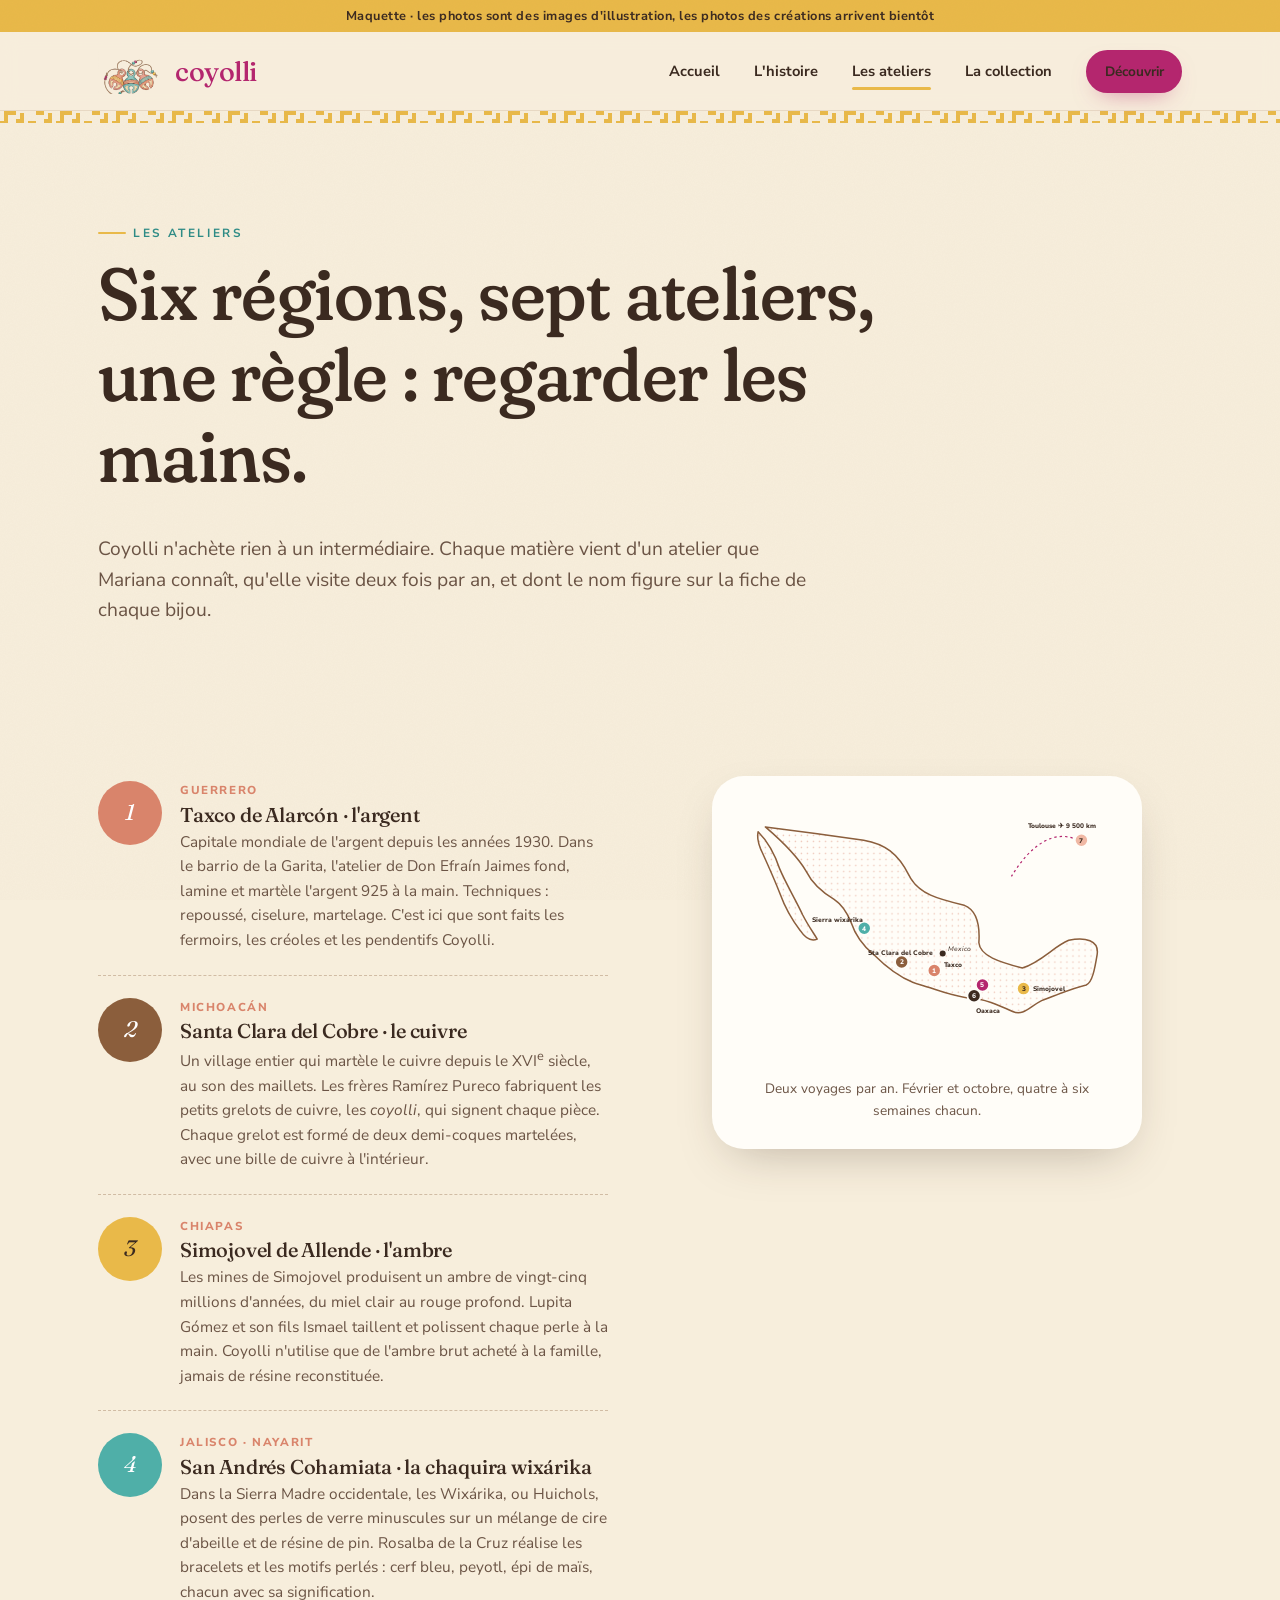
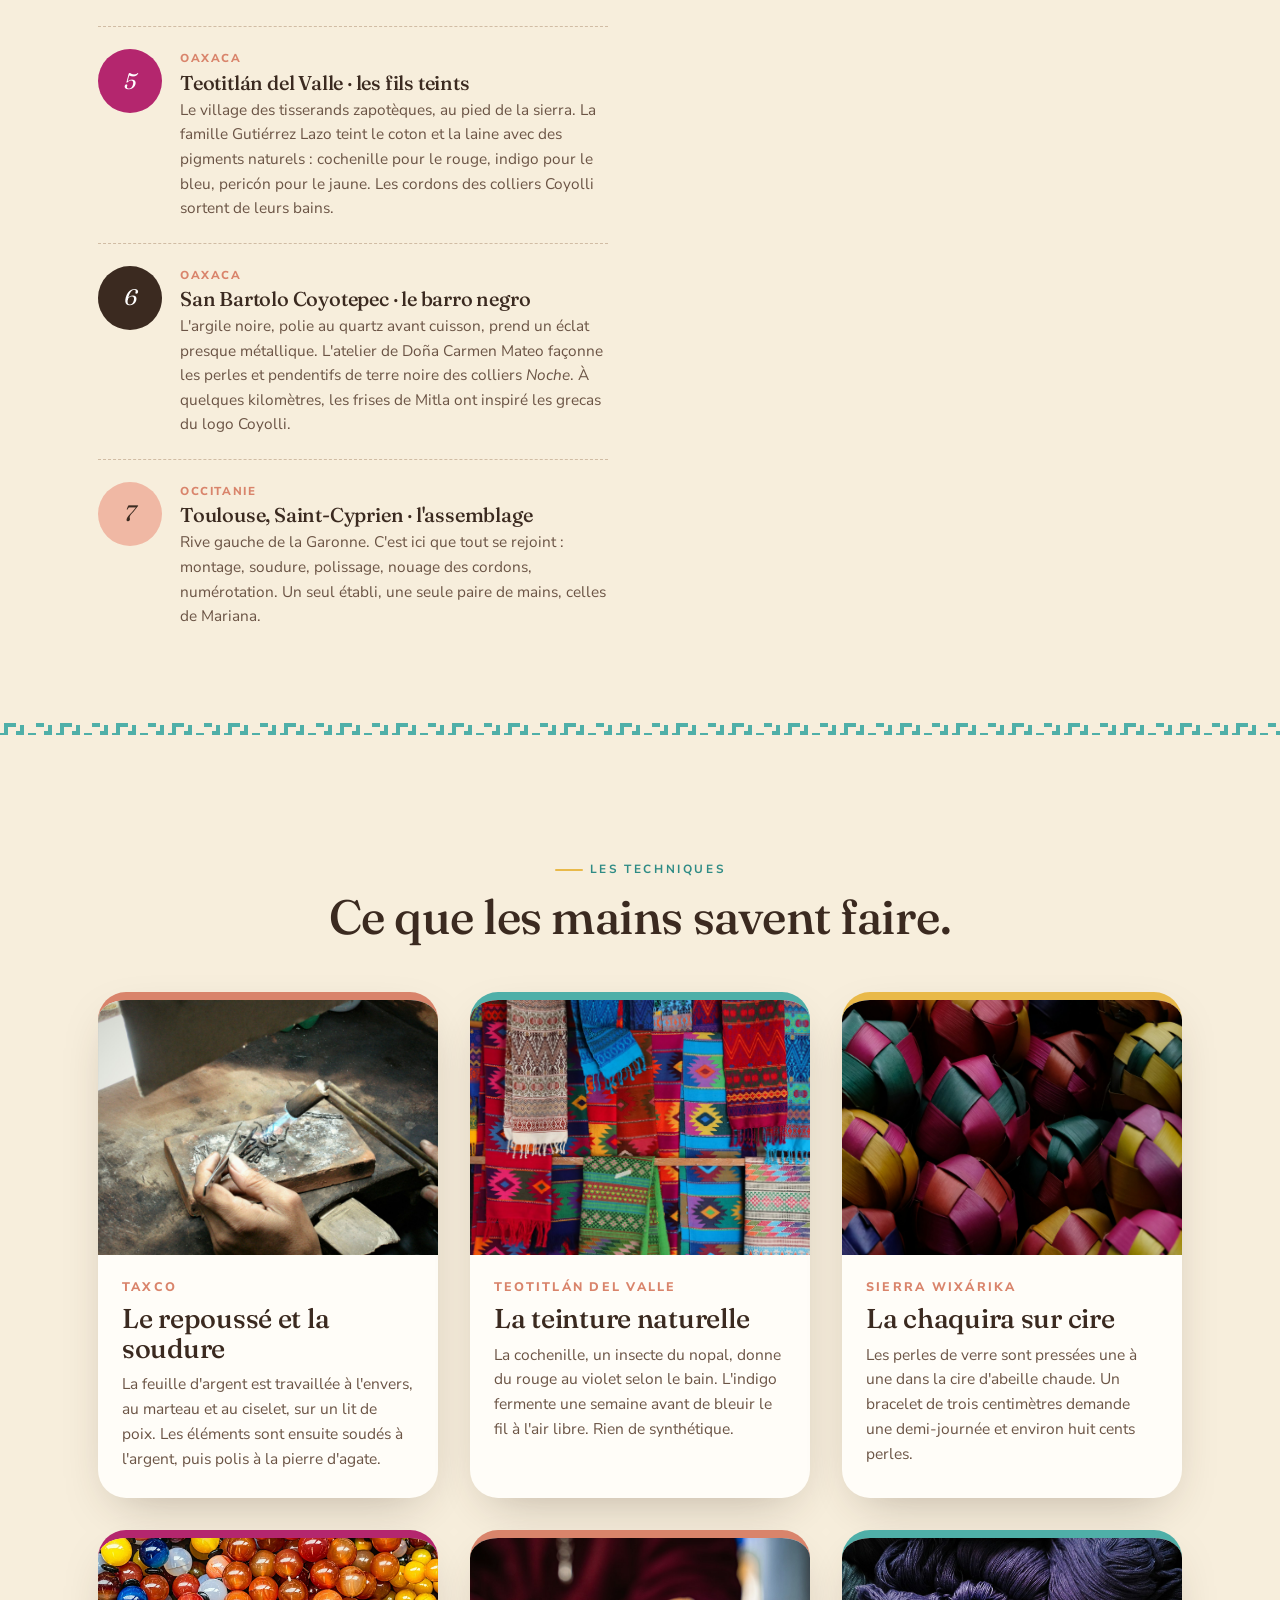
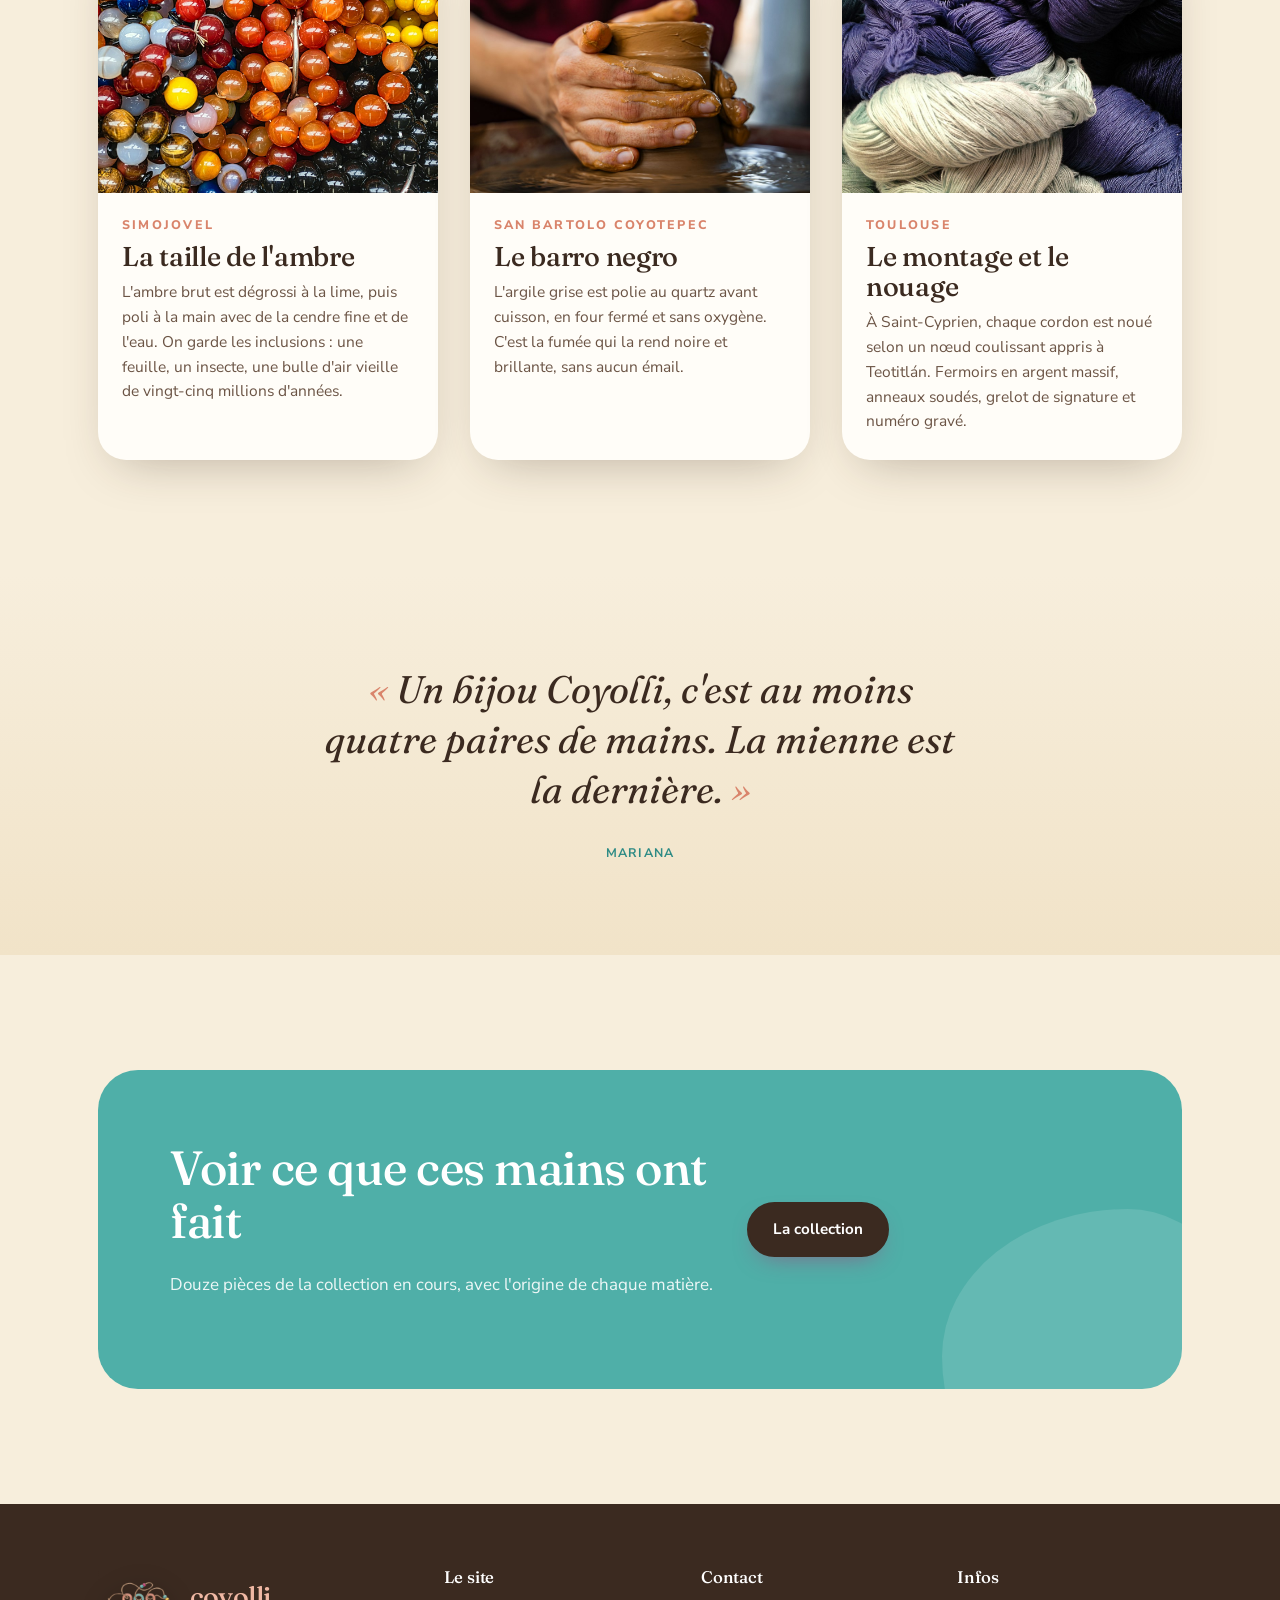
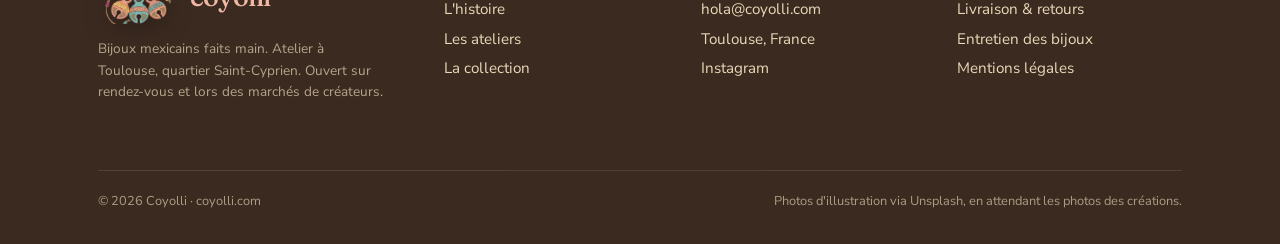
==== ateliers.html @ fd905ce4 "Maquette du site Coyolli : accueil, histoire, ateliers, collection" ====
<!DOCTYPE html>
<html lang="fr">
<head>
<meta charset="utf-8">
<meta name="viewport" content="width=device-width, initial-scale=1">
<title>Les ateliers partenaires · Coyolli</title>
<meta name="description" content="Taxco, Santa Clara del Cobre, Simojovel, la Sierra wixárika, Teotitlán del Valle : les ateliers mexicains avec lesquels Coyolli travaille, et leurs techniques.">
<link rel="icon" type="image/png" href="assets/favicon-64.png">
<link rel="preconnect" href="https://fonts.googleapis.com">
<link rel="preconnect" href="https://fonts.gstatic.com" crossorigin>
<link href="https://fonts.googleapis.com/css2?family=Fraunces:ital,opsz,wght,SOFT,WONK@0,9..144,300..700,0..100,0..1;1,9..144,300..700,0..100,0..1&family=Nunito+Sans:ital,opsz,wght@0,6..12,400;0,6..12,700;0,6..12,800;1,6..12,400&display=swap" rel="stylesheet">
<link rel="stylesheet" href="assets/css/style.css">
</head>
<body>

<div class="mock">Maquette · les photos sont des images d'illustration, les photos des créations arrivent bientôt</div>

<header class="header">
  <div class="wrap">
    <a class="brand" href="index.html" aria-label="Coyolli, accueil"><img src="assets/logo-mark.png" alt=""><span>coyolli</span></a>
    <button class="burger" aria-label="Menu" aria-expanded="false"><span></span><span></span><span></span></button>
    <nav class="nav">
      <a href="index.html">Accueil</a>
      <a href="histoire.html">L'histoire</a>
      <a href="ateliers.html" aria-current="page">Les ateliers</a>
      <a href="collection.html">La collection</a>
      <a class="btn" href="collection.html">Découvrir</a>
    </nav>
  </div>
</header>
<div class="greca"></div>

<main>

<section class="pagehead">
  <div class="wrap">
    <p class="eyebrow">Les ateliers</p>
    <h1>Six régions, sept ateliers, une règle : regarder les mains.</h1>
    <p class="lead">Coyolli n'achète rien à un intermédiaire. Chaque matière vient d'un atelier que Mariana connaît, qu'elle visite deux fois par an, et dont le nom figure sur la fiche de chaque bijou.</p>
  </div>
</section>

<section class="section--tight">
  <div class="wrap regions">
    <div>
      <div class="region reveal">
        <div class="region__dot" style="background:var(--terra)">1</div>
        <div>
          <small>Guerrero</small>
          <h3>Taxco de Alarcón · l'argent</h3>
          <p>Capitale mondiale de l'argent depuis les années 1930. Dans le barrio de la Garita, l'atelier de Don Efraín Jaimes fond, lamine et martèle l'argent 925 à la main. Techniques : repoussé, ciselure, martelage. C'est ici que sont faits les fermoirs, les créoles et les pendentifs Coyolli.</p>
        </div>
      </div>
      <div class="region reveal">
        <div class="region__dot" style="background:var(--brown)">2</div>
        <div>
          <small>Michoacán</small>
          <h3>Santa Clara del Cobre · le cuivre</h3>
          <p>Un village entier qui martèle le cuivre depuis le XVI<sup>e</sup> siècle, au son des maillets. Les frères Ramírez Pureco fabriquent les petits grelots de cuivre, les <em>coyolli</em>, qui signent chaque pièce. Chaque grelot est formé de deux demi-coques martelées, avec une bille de cuivre à l'intérieur.</p>
        </div>
      </div>
      <div class="region reveal">
        <div class="region__dot" style="background:var(--mustard);color:var(--ink)">3</div>
        <div>
          <small>Chiapas</small>
          <h3>Simojovel de Allende · l'ambre</h3>
          <p>Les mines de Simojovel produisent un ambre de vingt-cinq millions d'années, du miel clair au rouge profond. Lupita Gómez et son fils Ismael taillent et polissent chaque perle à la main. Coyolli n'utilise que de l'ambre brut acheté à la famille, jamais de résine reconstituée.</p>
        </div>
      </div>
      <div class="region reveal">
        <div class="region__dot" style="background:var(--turq)">4</div>
        <div>
          <small>Jalisco · Nayarit</small>
          <h3>San Andrés Cohamiata · la chaquira wixárika</h3>
          <p>Dans la Sierra Madre occidentale, les Wixárika, ou Huichols, posent des perles de verre minuscules sur un mélange de cire d'abeille et de résine de pin. Rosalba de la Cruz réalise les bracelets et les motifs perlés : cerf bleu, peyotl, épi de maïs, chacun avec sa signification.</p>
        </div>
      </div>
      <div class="region reveal">
        <div class="region__dot" style="background:var(--magenta)">5</div>
        <div>
          <small>Oaxaca</small>
          <h3>Teotitlán del Valle · les fils teints</h3>
          <p>Le village des tisserands zapotèques, au pied de la sierra. La famille Gutiérrez Lazo teint le coton et la laine avec des pigments naturels : cochenille pour le rouge, indigo pour le bleu, pericón pour le jaune. Les cordons des colliers Coyolli sortent de leurs bains.</p>
        </div>
      </div>
      <div class="region reveal">
        <div class="region__dot" style="background:var(--ink)">6</div>
        <div>
          <small>Oaxaca</small>
          <h3>San Bartolo Coyotepec · le barro negro</h3>
          <p>L'argile noire, polie au quartz avant cuisson, prend un éclat presque métallique. L'atelier de Doña Carmen Mateo façonne les perles et pendentifs de terre noire des colliers <em>Noche</em>. À quelques kilomètres, les frises de Mitla ont inspiré les grecas du logo Coyolli.</p>
        </div>
      </div>
      <div class="region reveal">
        <div class="region__dot" style="background:var(--terra-soft);color:var(--ink)">7</div>
        <div>
          <small>Occitanie</small>
          <h3>Toulouse, Saint-Cyprien · l'assemblage</h3>
          <p>Rive gauche de la Garonne. C'est ici que tout se rejoint : montage, soudure, polissage, nouage des cordons, numérotation. Un seul établi, une seule paire de mains, celles de Mariana.</p>
        </div>
      </div>
    </div>

    <figure class="mapcard reveal">
      <svg viewBox="0 0 620 420" role="img" aria-label="Carte stylisée du Mexique avec les régions des ateliers">
        <defs>
          <pattern id="dots" width="10" height="10" patternUnits="userSpaceOnUse"><circle cx="2" cy="2" r="1.2" fill="#D9846B" opacity=".45"/></pattern>
        </defs>
        <!-- silhouette stylisée -->
        <path d="M42 38 C90 44 150 52 205 60 C240 66 262 82 280 118 C296 150 330 158 372 168 C392 176 398 200 396 230 C398 252 430 262 468 272 C500 262 520 236 545 226 C572 220 596 226 592 250 C588 274 584 296 574 300 C548 306 522 318 500 326 C480 336 470 352 452 344 C430 334 404 322 380 322 C350 318 322 306 300 300 C268 292 240 268 222 250 C200 232 190 214 184 196 C176 176 168 166 156 158 C136 146 120 132 110 112 C96 88 70 62 42 38 Z" fill="url(#dots)" stroke="#8B5E3C" stroke-width="2.5" stroke-linejoin="round"/>
        <!-- Basse-Californie -->
        <path d="M30 46 C46 62 58 84 66 108 C76 132 92 158 104 184 C112 200 122 214 128 224 C118 228 108 222 100 210 C86 192 74 170 66 148 C56 122 44 96 34 74 C30 64 28 54 30 46 Z" fill="url(#dots)" stroke="#8B5E3C" stroke-width="2.5" stroke-linejoin="round"/>
        <!-- points -->
        <g font-family="Nunito Sans, sans-serif" font-size="11" font-weight="800" fill="#3B2A20">
          <circle cx="322" cy="276" r="11" fill="#D9846B" stroke="#FFFDF8" stroke-width="3"/><text x="322" y="280" text-anchor="middle" fill="#fff">1</text><text x="338" y="271">Taxco</text>
          <circle cx="268" cy="262" r="11" fill="#8B5E3C" stroke="#FFFDF8" stroke-width="3"/><text x="268" y="266" text-anchor="middle" fill="#fff">2</text><text x="212" y="250">Sta Clara del Cobre</text>
          <circle cx="470" cy="306" r="11" fill="#E9B949" stroke="#FFFDF8" stroke-width="3"/><text x="470" y="310" text-anchor="middle">3</text><text x="486" y="310">Simojovel</text>
          <circle cx="206" cy="206" r="11" fill="#4FAFA8" stroke="#FFFDF8" stroke-width="3"/><text x="206" y="210" text-anchor="middle" fill="#fff">4</text><text x="120" y="196">Sierra wixárika</text>
          <circle cx="402" cy="300" r="11" fill="#B4266E" stroke="#FFFDF8" stroke-width="3"/><text x="402" y="304" text-anchor="middle" fill="#fff">5</text>
          <circle cx="388" cy="318" r="11" fill="#3B2A20" stroke="#FFFDF8" stroke-width="3"/><text x="388" y="322" text-anchor="middle" fill="#fff">6</text><text x="392" y="346">Oaxaca</text>
          <circle cx="336" cy="248" r="5" fill="#3B2A20"/><text x="344" y="244" font-weight="400" font-style="italic">Mexico</text>
        </g>
        <!-- Toulouse, hors carte -->
        <g font-family="Nunito Sans, sans-serif" font-size="11" font-weight="800" fill="#3B2A20">
          <path d="M560 60 C520 40 480 70 450 120" fill="none" stroke="#B4266E" stroke-width="2" stroke-dasharray="4 5"/>
          <circle cx="566" cy="60" r="11" fill="#F0B8A4" stroke="#FFFDF8" stroke-width="3"/><text x="566" y="64" text-anchor="middle">7</text><text x="590" y="40" text-anchor="end">Toulouse ✈ 9 500 km</text>
        </g>
      </svg>
      <figcaption>Deux voyages par an. Février et octobre, quatre à six semaines chacun.</figcaption>
    </figure>
  </div>
</section>

<div class="greca greca--turq"></div>

<section class="section">
  <div class="wrap">
    <div class="center reveal">
      <p class="eyebrow" style="justify-content:center">Les techniques</p>
      <h2>Ce que les mains savent faire.</h2>
    </div>
    <div class="grid grid--3 reveal" style="margin-top:48px">
      <article class="card card--terra">
        <div class="card__img"><img src="assets/img/hands-solder.jpg" alt="Soudure d'argent au chalumeau sur un établi"></div>
        <div class="card__body"><span class="card__region">Taxco</span><h3>Le repoussé et la soudure</h3><p>La feuille d'argent est travaillée à l'envers, au marteau et au ciselet, sur un lit de poix. Les éléments sont ensuite soudés à l'argent, puis polis à la pierre d'agate.</p></div>
      </article>
      <article class="card card--turq">
        <div class="card__img"><img src="assets/img/textiles-hanging.jpg" alt="Tissages colorés suspendus dans un atelier"></div>
        <div class="card__body"><span class="card__region">Teotitlán del Valle</span><h3>La teinture naturelle</h3><p>La cochenille, un insecte du nopal, donne du rouge au violet selon le bain. L'indigo fermente une semaine avant de bleuir le fil à l'air libre. Rien de synthétique.</p></div>
      </article>
      <article class="card card--mustard">
        <div class="card__img"><img src="assets/img/palm-weave.jpg" alt="Tressages colorés de feuilles de palme"></div>
        <div class="card__body"><span class="card__region">Sierra wixárika</span><h3>La chaquira sur cire</h3><p>Les perles de verre sont pressées une à une dans la cire d'abeille chaude. Un bracelet de trois centimètres demande une demi-journée et environ huit cents perles.</p></div>
      </article>
      <article class="card card--magenta">
        <div class="card__img"><img src="assets/img/amber-beads.jpg" alt="Perles d'ambre polies"></div>
        <div class="card__body"><span class="card__region">Simojovel</span><h3>La taille de l'ambre</h3><p>L'ambre brut est dégrossi à la lime, puis poli à la main avec de la cendre fine et de l'eau. On garde les inclusions : une feuille, un insecte, une bulle d'air vieille de vingt-cinq millions d'années.</p></div>
      </article>
      <article class="card card--terra">
        <div class="card__img"><img src="assets/img/potter-hands.jpg" alt="Mains façonnant l'argile"></div>
        <div class="card__body"><span class="card__region">San Bartolo Coyotepec</span><h3>Le barro negro</h3><p>L'argile grise est polie au quartz avant cuisson, en four fermé et sans oxygène. C'est la fumée qui la rend noire et brillante, sans aucun émail.</p></div>
      </article>
      <article class="card card--turq">
        <div class="card__img"><img src="assets/img/yarn.jpg" alt="Écheveaux de fil teint"></div>
        <div class="card__body"><span class="card__region">Toulouse</span><h3>Le montage et le nouage</h3><p>À Saint-Cyprien, chaque cordon est noué selon un nœud coulissant appris à Teotitlán. Fermoirs en argent massif, anneaux soudés, grelot de signature et numéro gravé.</p></div>
      </article>
    </div>
  </div>
</section>

<section class="quote">
  <div class="wrap">
    <blockquote>Un bijou Coyolli, c'est au moins quatre paires de mains. La mienne est la dernière.</blockquote>
    <cite>Mariana</cite>
  </div>
</section>

<section class="section">
  <div class="wrap">
    <div class="cta reveal">
      <div>
        <h2>Voir ce que ces mains ont fait</h2>
        <p>Douze pièces de la collection en cours, avec l'origine de chaque matière.</p>
      </div>
      <div><a class="btn" href="collection.html">La collection</a></div>
    </div>
  </div>
</section>

</main>

<footer class="footer">
  <div class="wrap">
    <div>
      <a class="brand" href="index.html"><img src="assets/logo-mark.png" alt=""><span>coyolli</span></a>
      <p class="footer__note">Bijoux mexicains faits main. Atelier à Toulouse, quartier Saint-Cyprien. Ouvert sur rendez-vous et lors des marchés de créateurs.</p>
    </div>
    <div><h4>Le site</h4><ul><li><a href="histoire.html">L'histoire</a></li><li><a href="ateliers.html">Les ateliers</a></li><li><a href="collection.html">La collection</a></li></ul></div>
    <div><h4>Contact</h4><ul><li><a href="mailto:hola@coyolli.com">hola@coyolli.com</a></li><li>Toulouse, France</li><li><a href="#">Instagram</a></li></ul></div>
    <div><h4>Infos</h4><ul><li><a href="#">Livraison &amp; retours</a></li><li><a href="#">Entretien des bijoux</a></li><li><a href="#">Mentions légales</a></li></ul></div>
    <div class="footer__bottom"><span>© 2026 Coyolli · coyolli.com</span><span>Photos d'illustration via Unsplash, en attendant les photos des créations.</span></div>
  </div>
</footer>
<script src="assets/js/main.js"></script>
</body>
</html>
---- assets/css/style.css ----
/* ==========================================================
   COYOLLI — bijoux mexicains faits main · Toulouse
   Style : organique, chaleureux, palette tirée du logo
   ========================================================== */

:root{
  --cream:#F7EEDC;
  --cream-2:#F1E3C8;
  --sand:#E9D9B8;
  --ink:#3B2A20;
  --ink-soft:#6B5445;
  --brown:#8B5E3C;
  --magenta:#B4266E;
  --magenta-deep:#8E1B56;
  --terra:#D9846B;
  --terra-soft:#F0B8A4;
  --turq:#4FAFA8;
  --turq-deep:#2E8B85;
  --mustard:#E9B949;
  --white:#FFFDF8;

  --font-display:"Fraunces", Georgia, serif;
  --font-body:"Nunito Sans", system-ui, sans-serif;

  --max:1180px;
  --gutter:clamp(16px, 4vw, 48px);
  --radius-blob:58% 42% 52% 48% / 46% 54% 46% 54%;
  --shadow:0 18px 50px -20px rgba(59,42,32,.35);
}

*{box-sizing:border-box}
html{scroll-behavior:smooth}
body{
  margin:0;
  font-family:var(--font-body);
  color:var(--ink);
  background:var(--cream);
  line-height:1.6;
  font-size:17px;
  -webkit-font-smoothing:antialiased;
  overflow-x:hidden;
}
/* grain de papier */
body::before{
  content:"";position:fixed;inset:0;pointer-events:none;z-index:0;opacity:.35;
  background-image:url("data:image/svg+xml,%3Csvg xmlns='http://www.w3.org/2000/svg' width='200' height='200'%3E%3Cfilter id='n'%3E%3CfeTurbulence type='fractalNoise' baseFrequency='.9' numOctaves='2' stitchTiles='stitch'/%3E%3CfeColorMatrix values='0 0 0 0 0.35 0 0 0 0 0.25 0 0 0 0 0.15 0 0 0 .08 0'/%3E%3C/filter%3E%3Crect width='100%25' height='100%25' filter='url(%23n)'/%3E%3C/svg%3E");
}
main,header,footer{position:relative;z-index:1}

img{max-width:100%;display:block}
a{color:var(--magenta);text-decoration:none}
a:hover{color:var(--magenta-deep)}
h1,h2,h3,h4{font-family:var(--font-display);font-weight:500;line-height:1.1;margin:0 0 .5em;letter-spacing:-.01em}
h1{font-size:clamp(2.4rem,6vw,4.6rem);font-variation-settings:"SOFT" 100,"WONK" 1}
h2{font-size:clamp(1.9rem,4vw,3rem)}
h3{font-size:clamp(1.3rem,2.4vw,1.7rem)}
p{margin:0 0 1.1em}
.lead{font-size:1.2rem;color:var(--ink-soft);max-width:60ch}
em.hl{font-style:italic;color:var(--magenta)}
.eyebrow{
  font-family:var(--font-body);text-transform:uppercase;letter-spacing:.22em;font-size:.74rem;font-weight:700;
  color:var(--turq-deep);display:inline-flex;align-items:center;gap:.6em;margin-bottom:1em;
}
.eyebrow::before{content:"";width:28px;height:2px;background:var(--mustard);border-radius:2px}

.wrap{max-width:var(--max);margin:0 auto;padding:0 var(--gutter)}
.section{padding:clamp(64px,9vw,120px) 0}
.section--tight{padding:clamp(40px,6vw,72px) 0}
.center{text-align:center}
.center .lead{margin-inline:auto}

/* ---------- boutons ---------- */
.btn{
  display:inline-flex;align-items:center;gap:.6em;
  padding:.85em 1.6em;border-radius:999px;font-weight:700;font-size:.95rem;
  background:var(--magenta);color:#fff;border:2px solid var(--magenta);
  transition:transform .2s ease,background .2s ease,box-shadow .2s ease;
  box-shadow:0 10px 24px -12px rgba(180,38,110,.6);
}
.btn:hover{transform:translateY(-2px);background:var(--magenta-deep);color:#fff}
.btn--ghost{background:transparent;color:var(--ink);border-color:var(--brown);box-shadow:none}
.btn--ghost:hover{background:var(--brown);color:#fff}
.btn--turq{background:var(--turq);border-color:var(--turq);box-shadow:0 10px 24px -12px rgba(79,175,168,.7)}
.btn--turq:hover{background:var(--turq-deep)}

/* ---------- header ---------- */
.header{
  position:sticky;top:0;z-index:50;
  background:rgba(247,238,220,.85);backdrop-filter:blur(10px);
  border-bottom:1px solid rgba(139,94,60,.15);
}
.header .wrap{display:flex;align-items:center;justify-content:space-between;height:78px}
.brand{display:flex;align-items:center;gap:.7em;color:var(--magenta)}
.brand img{height:46px;width:auto}
.brand span{font-family:var(--font-display);font-size:1.7rem;font-weight:500;letter-spacing:-.02em;line-height:1}
.nav{display:flex;gap:2em;align-items:center}
.nav a{color:var(--ink);font-weight:700;font-size:.92rem;position:relative;padding:.3em 0}
.nav a::after{content:"";position:absolute;left:0;right:0;bottom:-2px;height:3px;border-radius:3px;background:var(--mustard);transform:scaleX(0);transform-origin:left;transition:transform .25s}
.nav a:hover::after,.nav a[aria-current="page"]::after{transform:scaleX(1)}
.nav .btn{padding:.6em 1.2em;font-size:.85rem}
.burger{display:none;background:none;border:0;cursor:pointer;padding:8px}
.burger span{display:block;width:26px;height:3px;background:var(--ink);margin:5px 0;border-radius:3px;transition:.25s}
@media (max-width:820px){
  .burger{display:block}
  .nav{
    position:fixed;inset:78px 0 auto 0;background:var(--cream);flex-direction:column;align-items:flex-start;
    padding:24px var(--gutter) 32px;gap:1.2em;border-bottom:1px solid rgba(139,94,60,.2);
    transform:translateY(-120%);transition:transform .3s ease;box-shadow:var(--shadow);
  }
  .nav.is-open{transform:translateY(0)}
}

/* ---------- bandeau greca (motif de Mitla, comme sur le logo) ---------- */
.greca{
  height:14px;width:100%;
  background-color:var(--cream);
  background-image:url("data:image/svg+xml,%3Csvg xmlns='http://www.w3.org/2000/svg' width='56' height='14' viewBox='0 0 56 14'%3E%3Cpath d='M0 12h8V4h8v8h8V2h-4v6h-4V0H4v10H0zM28 12h8V4h8v8h8V2h-4v6h-4V0h-8v10h-8z' fill='%23E9B949'/%3E%3C/svg%3E");
  background-repeat:repeat-x;background-size:56px 14px;
}
.greca--terra{background-image:url("data:image/svg+xml,%3Csvg xmlns='http://www.w3.org/2000/svg' width='56' height='14' viewBox='0 0 56 14'%3E%3Cpath d='M0 12h8V4h8v8h8V2h-4v6h-4V0H4v10H0zM28 12h8V4h8v8h8V2h-4v6h-4V0h-8v10h-8z' fill='%23D9846B'/%3E%3C/svg%3E")}
.greca--turq{background-image:url("data:image/svg+xml,%3Csvg xmlns='http://www.w3.org/2000/svg' width='56' height='14' viewBox='0 0 56 14'%3E%3Cpath d='M0 12h8V4h8v8h8V2h-4v6h-4V0H4v10H0zM28 12h8V4h8v8h8V2h-4v6h-4V0h-8v10h-8z' fill='%234FAFA8'/%3E%3C/svg%3E")}

/* ---------- séparateurs ondulés ---------- */
.wave{display:block;width:100%;height:60px}
.wave--flip{transform:scaleY(-1)}

/* ---------- HERO ---------- */
.hero{position:relative;overflow:hidden;padding:clamp(40px,6vw,80px) 0 clamp(60px,8vw,110px)}
.hero .wrap{display:grid;grid-template-columns:1.05fr .95fr;gap:clamp(24px,5vw,72px);align-items:center}
.hero__logo{width:min(320px,70%);margin-bottom:1.2rem}
.hero h1{margin-bottom:.4em}
.hero__actions{display:flex;gap:1em;flex-wrap:wrap;margin-top:1.6em}
.hero__visual{position:relative}
.hero__visual img{
  width:100%;aspect-ratio:4/5;object-fit:cover;
  border-radius:var(--radius-blob);box-shadow:var(--shadow);
}
.hero__badge{
  position:absolute;left:-18px;bottom:8%;background:var(--white);padding:16px 20px;border-radius:24px 24px 24px 6px;
  box-shadow:var(--shadow);max-width:230px;font-size:.9rem;line-height:1.4;
}
.hero__badge strong{display:block;font-family:var(--font-display);font-size:1.15rem;color:var(--magenta);font-weight:500}
.blob{position:absolute;z-index:-1;border-radius:var(--radius-blob);opacity:.45;filter:blur(2px)}
.blob--1{width:420px;height:420px;background:var(--terra-soft);top:-120px;right:-120px}
.blob--2{width:260px;height:260px;background:#BFE2DF;bottom:-90px;left:-60px;border-radius:42% 58% 55% 45% / 55% 42% 58% 45%}
.blob--3{width:200px;height:200px;background:#F6DFA1;top:35%;left:42%;opacity:.35}
@media (max-width:820px){
  .hero .wrap{grid-template-columns:1fr}
  .hero__visual img{aspect-ratio:5/4}
  .hero__badge{left:8px;bottom:-20px}
}

/* ---------- marquee ---------- */
.marquee{overflow:hidden;background:var(--magenta);color:#fff;padding:14px 0;font-family:var(--font-display);font-size:1.1rem;font-style:italic}
.marquee__track{display:flex;gap:3em;white-space:nowrap;animation:marquee 36s linear infinite;width:max-content}
.marquee__track span::after{content:"✦";margin-left:3em;color:var(--mustard)}
@keyframes marquee{to{transform:translateX(-50%)}}
@media (prefers-reduced-motion:reduce){.marquee__track{animation:none}}

/* ---------- récit en deux colonnes ---------- */
.story{display:grid;grid-template-columns:1fr 1fr;gap:clamp(28px,6vw,90px);align-items:center}
.story--rev .story__media{order:2}
.story__media{position:relative}
.story__media img{width:100%;aspect-ratio:4/5;object-fit:cover;border-radius:var(--radius-blob);box-shadow:var(--shadow)}
.story__media--round img{border-radius:50% 50% 45% 55% / 55% 45% 55% 45%}
.story__media .pin{
  position:absolute;right:-12px;top:-12px;background:var(--mustard);color:var(--ink);font-weight:800;font-size:.8rem;
  padding:.5em .9em;border-radius:999px;transform:rotate(6deg);box-shadow:var(--shadow)
}
.story__text p:last-of-type{margin-bottom:1.6em}
@media (max-width:820px){.story{grid-template-columns:1fr}.story--rev .story__media{order:0}}

/* ---------- citation ---------- */
.quote{
  text-align:center;padding:clamp(48px,7vw,96px) var(--gutter);
  background:linear-gradient(180deg,var(--cream) 0%,var(--cream-2) 100%);
}
.quote blockquote{
  font-family:var(--font-display);font-style:italic;font-size:clamp(1.5rem,3.4vw,2.4rem);
  max-width:26ch;margin:0 auto .6em;line-height:1.3;color:var(--ink);font-weight:400
}
.quote blockquote::before{content:"« ";color:var(--terra)}
.quote blockquote::after{content:" »";color:var(--terra)}
.quote cite{font-style:normal;font-weight:700;color:var(--turq-deep);letter-spacing:.1em;text-transform:uppercase;font-size:.78rem}

/* ---------- cartes ateliers ---------- */
.grid{display:grid;gap:clamp(18px,3vw,32px)}
.grid--3{grid-template-columns:repeat(3,1fr)}
.grid--2{grid-template-columns:repeat(2,1fr)}
.grid--4{grid-template-columns:repeat(4,1fr)}
@media (max-width:980px){.grid--3,.grid--4{grid-template-columns:repeat(2,1fr)}}
@media (max-width:600px){.grid--3,.grid--2,.grid--4{grid-template-columns:1fr}}

.card{
  background:var(--white);border-radius:28px;overflow:hidden;box-shadow:var(--shadow);
  display:flex;flex-direction:column;transition:transform .25s ease;
}
.card:hover{transform:translateY(-4px)}
.card__img{aspect-ratio:4/3;overflow:hidden}
.card__img img{width:100%;height:100%;object-fit:cover;transition:transform .6s ease}
.card:hover .card__img img{transform:scale(1.05)}
.card__body{padding:22px 24px 26px}
.card__body h3{margin-bottom:.3em}
.card__region{font-size:.78rem;text-transform:uppercase;letter-spacing:.18em;color:var(--terra);font-weight:800;margin-bottom:.6em;display:block}
.card__body p{color:var(--ink-soft);font-size:.97rem;margin-bottom:0}
.card--terra{border-top:8px solid var(--terra)}
.card--turq{border-top:8px solid var(--turq)}
.card--mustard{border-top:8px solid var(--mustard)}
.card--magenta{border-top:8px solid var(--magenta)}

/* ---------- produits ---------- */
.products{display:grid;grid-template-columns:repeat(4,1fr);gap:clamp(16px,2.6vw,28px)}
@media (max-width:1000px){.products{grid-template-columns:repeat(3,1fr)}}
@media (max-width:720px){.products{grid-template-columns:repeat(2,1fr)}}
.product{position:relative;display:flex;flex-direction:column;gap:.7em}
.product__img{
  position:relative;aspect-ratio:1/1;overflow:hidden;background:var(--sand);
  border-radius:38% 62% 60% 40% / 45% 45% 55% 55%;transition:border-radius .5s ease;
}
.product:nth-child(2n) .product__img{border-radius:60% 40% 42% 58% / 50% 60% 40% 50%}
.product:nth-child(3n) .product__img{border-radius:48% 52% 30% 70% / 60% 38% 62% 40%}
.product:hover .product__img{border-radius:32px}
.product__img img{width:100%;height:100%;object-fit:cover;transition:transform .6s ease}
.product:hover .product__img img{transform:scale(1.06)}
.product__tag{
  position:absolute;top:14px;left:50%;transform:translateX(-50%);white-space:nowrap;background:var(--white);color:var(--magenta);font-size:.7rem;font-weight:800;
  letter-spacing:.14em;text-transform:uppercase;padding:.45em .8em;border-radius:999px;
}
.product__tag--new{background:var(--mustard);color:var(--ink)}
.product__tag--soon{background:var(--turq);color:#fff}
.product h3{font-size:1.15rem;margin:0}
.product__meta{display:flex;justify-content:space-between;align-items:baseline;gap:1em}
.product__meta .product__origin{flex:1}
.product__price{white-space:nowrap}
.product__origin{font-size:.8rem;color:var(--ink-soft);text-transform:uppercase;letter-spacing:.12em}
.product__price{font-family:var(--font-display);font-size:1.15rem;color:var(--brown)}
.product__desc{font-size:.92rem;color:var(--ink-soft);margin:0}

/* ---------- étapes (processus) ---------- */
.steps{counter-reset:step;display:grid;grid-template-columns:repeat(4,1fr);gap:24px;position:relative}
@media (max-width:980px){.steps{grid-template-columns:repeat(2,1fr)}}
@media (max-width:560px){.steps{grid-template-columns:1fr}}
.step{position:relative;padding:28px 24px 24px;background:var(--white);border-radius:24px;box-shadow:var(--shadow)}
.step::before{
  counter-increment:step;content:counter(step,decimal-leading-zero);
  font-family:var(--font-display);font-size:2.6rem;color:var(--terra);line-height:1;display:block;margin-bottom:.4em;font-style:italic
}
.step h3{font-size:1.2rem}
.step p{font-size:.95rem;color:var(--ink-soft);margin:0}

/* ---------- carte du mexique (liste des régions) ---------- */
.regions{display:grid;grid-template-columns:1fr 1fr;gap:clamp(24px,5vw,72px);align-items:start}
@media (max-width:900px){.regions{grid-template-columns:1fr}}
.region{
  display:grid;grid-template-columns:64px 1fr;gap:18px;padding:22px 0;border-bottom:1px dashed rgba(139,94,60,.35)
}
.region:last-child{border-bottom:0}
.region__dot{
  width:64px;height:64px;border-radius:50%;display:grid;place-items:center;font-family:var(--font-display);font-size:1.4rem;color:#fff;font-style:italic
}
.region h3{font-size:1.25rem;margin-bottom:.2em}
.region p{margin:0;color:var(--ink-soft);font-size:.96rem}
.region small{display:block;color:var(--terra);font-weight:800;letter-spacing:.14em;text-transform:uppercase;font-size:.72rem;margin-bottom:.35em}
.mapcard{
  position:sticky;top:110px;background:var(--white);border-radius:32px;padding:28px;box-shadow:var(--shadow)
}
.mapcard svg{width:100%;height:auto}
.mapcard figcaption{font-size:.85rem;color:var(--ink-soft);margin-top:12px;text-align:center}

/* ---------- galerie mosaïque ---------- */
.mosaic{display:grid;grid-template-columns:repeat(4,1fr);grid-auto-rows:180px;gap:14px;grid-auto-flow:dense}
.mosaic img{width:100%;height:100%;object-fit:cover;border-radius:20px}
.mosaic .tall{grid-row:span 2}
.mosaic .wide{grid-column:span 2}
@media (max-width:760px){.mosaic{grid-template-columns:repeat(2,1fr);grid-auto-rows:150px}}

/* ---------- timeline ---------- */
.timeline{position:relative;padding-left:32px;max-width:720px}
.timeline::before{content:"";position:absolute;left:8px;top:0;bottom:0;width:3px;border-radius:3px;background:linear-gradient(var(--turq),var(--mustard),var(--terra),var(--magenta))}
.tl{position:relative;padding:0 0 32px 24px}
.tl::before{content:"";position:absolute;left:-30px;top:6px;width:18px;height:18px;border-radius:50%;background:var(--cream);border:4px solid var(--magenta)}
.tl:nth-child(odd)::before{border-color:var(--turq)}
.tl time{font-family:var(--font-display);font-size:1.4rem;color:var(--terra);font-style:italic;display:block;margin-bottom:.15em}
.tl h3{font-size:1.2rem;margin-bottom:.3em}
.tl p{color:var(--ink-soft);margin:0}

/* ---------- bloc newsletter / contact ---------- */
.cta{
  background:var(--turq);color:#fff;border-radius:40px;padding:clamp(36px,6vw,72px);
  display:grid;grid-template-columns:1.2fr .8fr;gap:32px;align-items:center;position:relative;overflow:hidden
}
.cta::after{content:"";position:absolute;width:320px;height:320px;right:-80px;bottom:-140px;background:rgba(255,255,255,.12);border-radius:var(--radius-blob)}
.cta h2{color:#fff}
.cta p{color:rgba(255,255,255,.9)}
.cta form{display:flex;gap:10px;flex-wrap:wrap}
.cta input{flex:1;min-width:200px;padding:.9em 1.2em;border-radius:999px;border:0;font:inherit;font-size:1rem}
.cta .btn{background:var(--ink);border-color:var(--ink)}
.cta .btn:hover{background:var(--magenta);border-color:var(--magenta)}
@media (max-width:820px){.cta{grid-template-columns:1fr}}

/* ---------- footer ---------- */
.footer{background:var(--ink);color:#E9D9B8;padding:64px 0 32px;margin-top:0}
.footer .wrap{display:grid;grid-template-columns:1.4fr 1fr 1fr 1fr;gap:32px}
@media (max-width:820px){.footer .wrap{grid-template-columns:1fr 1fr}}
@media (max-width:520px){.footer .wrap{grid-template-columns:1fr}}
.footer h4{color:#fff;font-size:1.05rem;margin-bottom:.6em}
.footer a{color:#E9D9B8}
.footer a:hover{color:var(--mustard)}
.footer ul{list-style:none;padding:0;margin:0}
.footer li{margin:.35em 0;font-size:.95rem}
.footer .brand{color:var(--terra-soft)}
.footer .brand img{height:56px;filter:drop-shadow(0 4px 12px rgba(0,0,0,.35))}
.footer__note{font-size:.85rem;opacity:.7;max-width:36ch;margin-top:1em}
.footer__bottom{grid-column:1/-1;border-top:1px solid rgba(233,217,184,.2);padding-top:20px;margin-top:20px;font-size:.8rem;opacity:.65;display:flex;justify-content:space-between;flex-wrap:wrap;gap:8px}

/* ---------- bannière maquette ---------- */
.mock{
  background:var(--mustard);color:var(--ink);font-size:.8rem;font-weight:700;text-align:center;padding:6px var(--gutter);letter-spacing:.04em
}

/* ---------- page header ---------- */
.pagehead{padding:clamp(48px,7vw,96px) 0 clamp(24px,4vw,40px);position:relative}
.pagehead h1{max-width:18ch}
.pagehead .lead{margin-top:.6em}

/* ---------- reveal ---------- */
.reveal{opacity:0;transform:translateY(24px);transition:opacity .7s ease,transform .7s ease}
.reveal.is-visible{opacity:1;transform:none}
@media (prefers-reduced-motion:reduce){.reveal{opacity:1;transform:none;transition:none}}

/* ---------- prose ---------- */
.prose{max-width:68ch}
.prose p{font-size:1.08rem}
.prose h2{margin-top:1.6em}
.prose .dropcap::first-letter{
  font-family:var(--font-display);font-size:4.2em;float:left;line-height:.8;padding:.08em .12em 0 0;color:var(--magenta);font-style:italic
}
.aside{
  background:var(--white);border-left:6px solid var(--mustard);padding:20px 24px;border-radius:0 24px 24px 0;margin:2em 0;font-size:.98rem;color:var(--ink-soft)
}
.aside strong{color:var(--ink)}
.two-col{display:grid;grid-template-columns:1fr 1fr;gap:clamp(24px,5vw,72px);align-items:start}
@media (max-width:900px){.two-col{grid-template-columns:1fr}}
.sticky{position:sticky;top:110px}

.chips{display:flex;flex-wrap:wrap;gap:8px;margin:1em 0 0}
.chip{background:var(--cream-2);border:1px solid rgba(139,94,60,.25);padding:.4em .9em;border-radius:999px;font-size:.82rem;font-weight:700;color:var(--brown)}
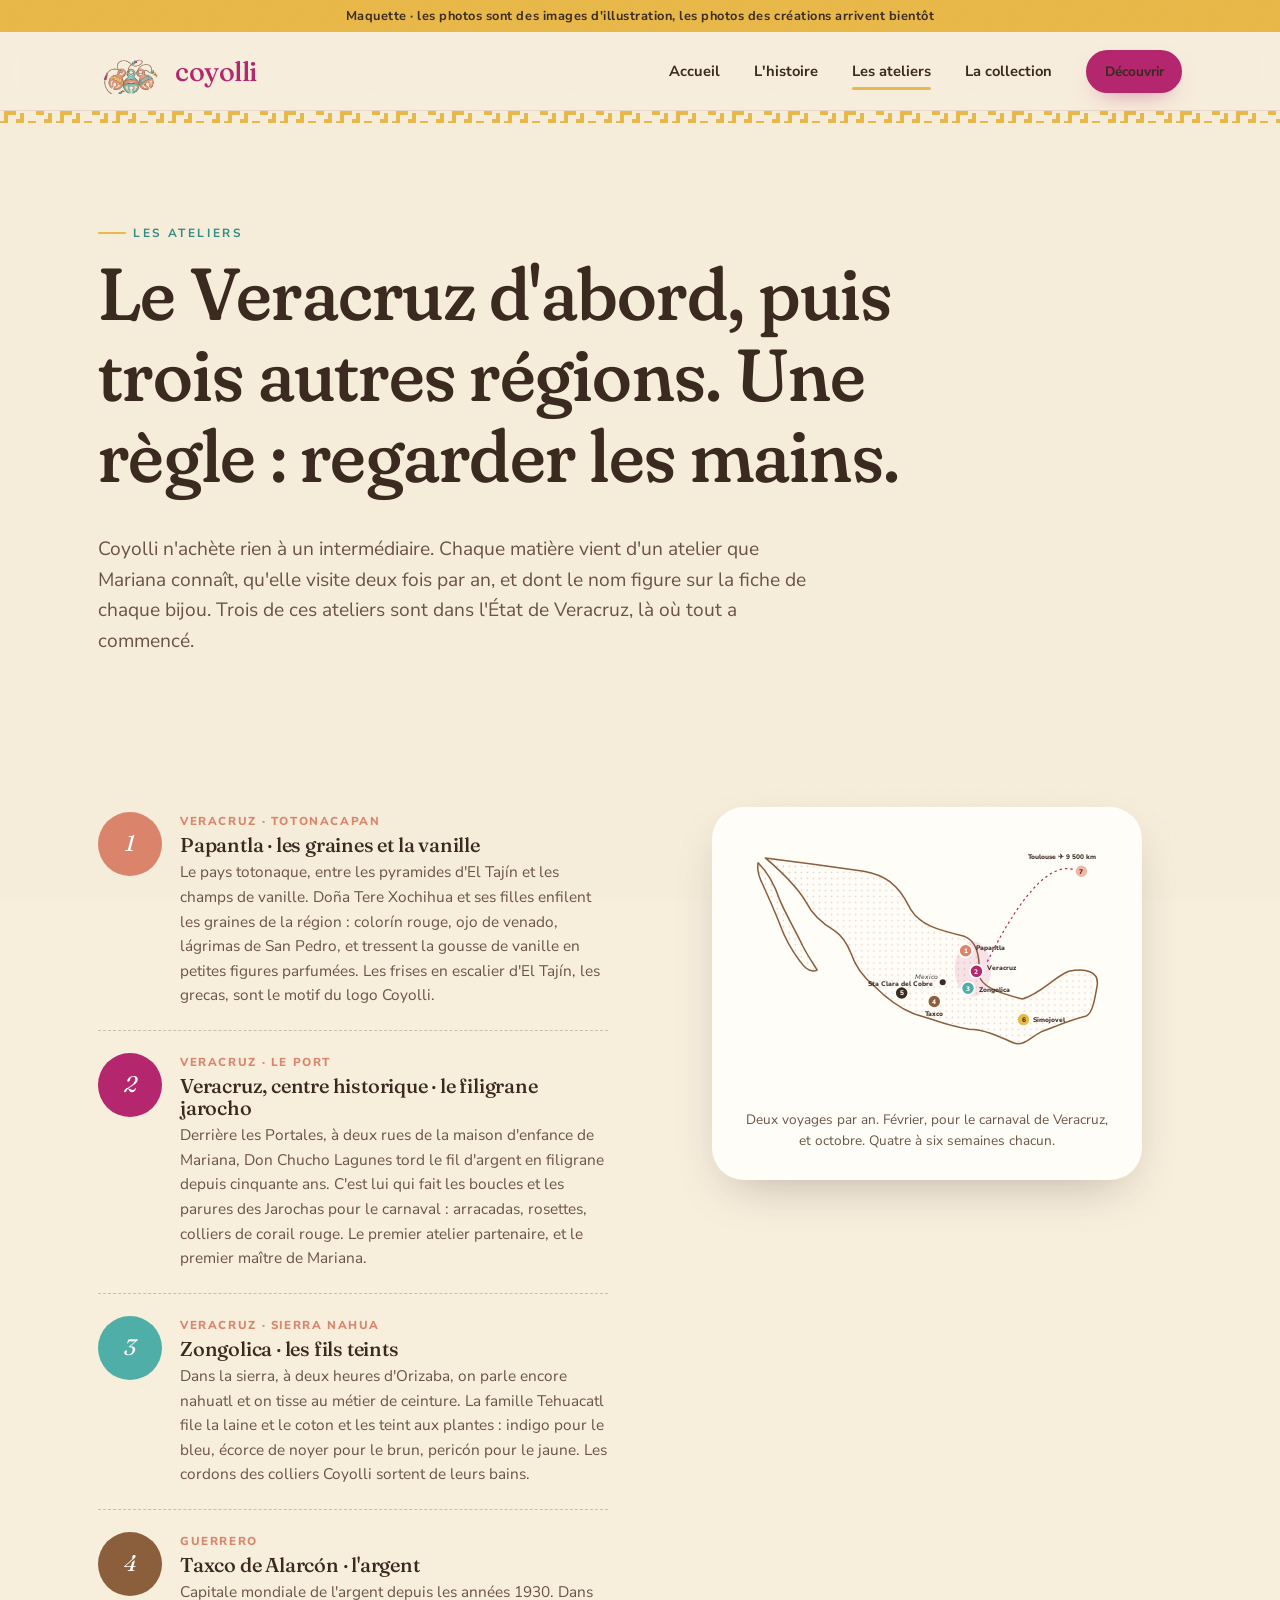
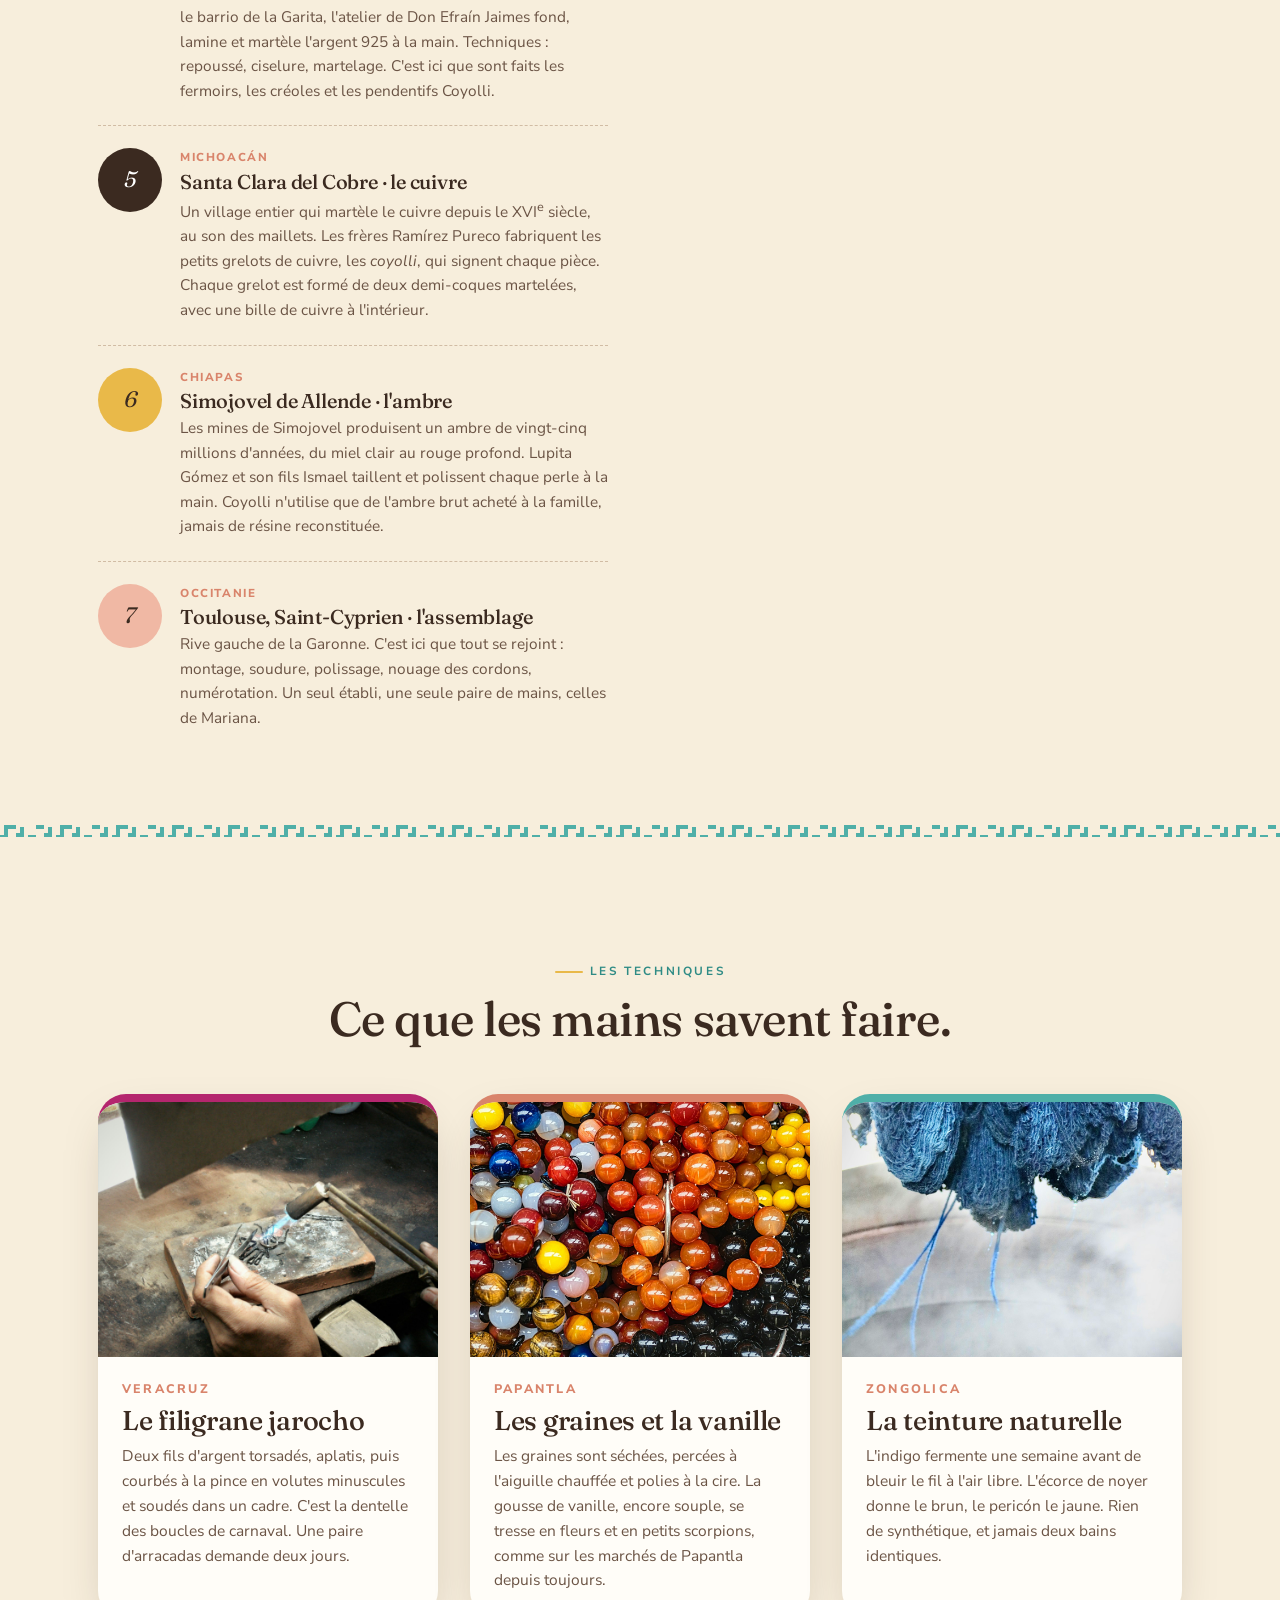
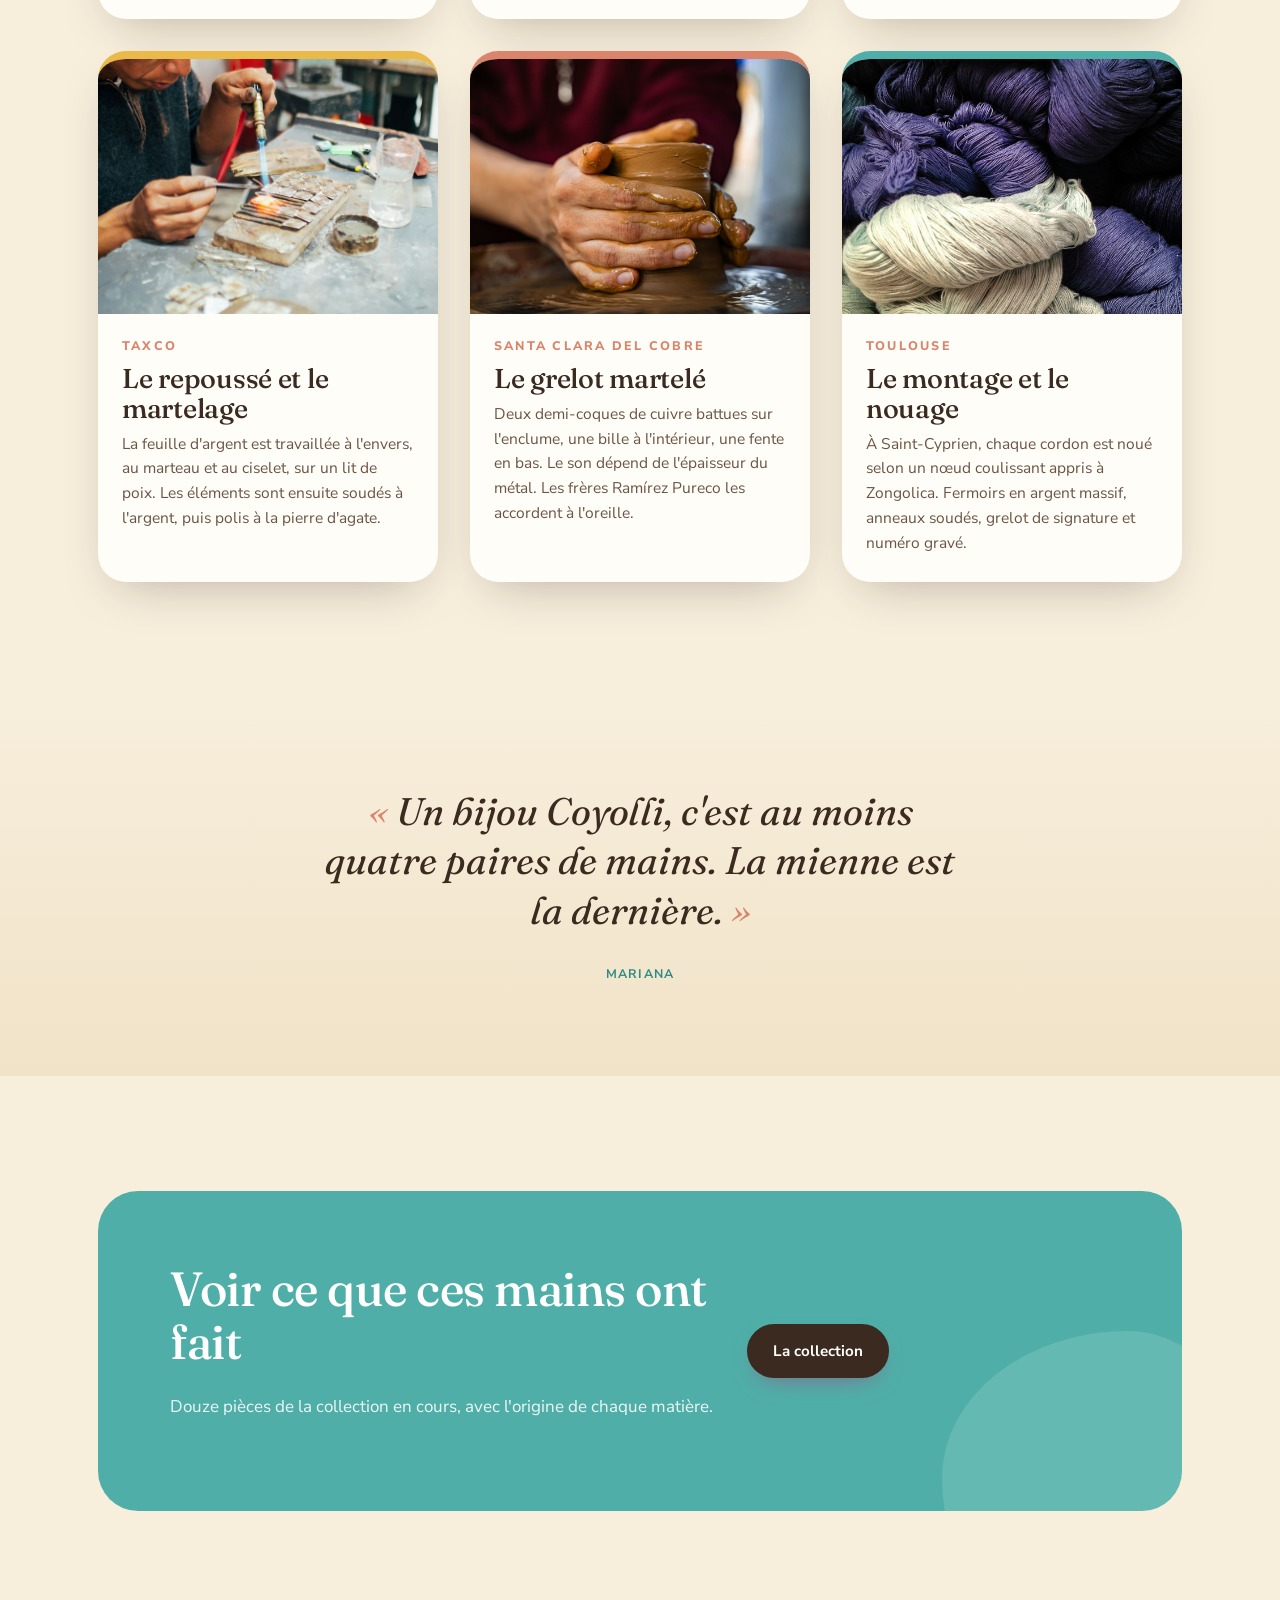
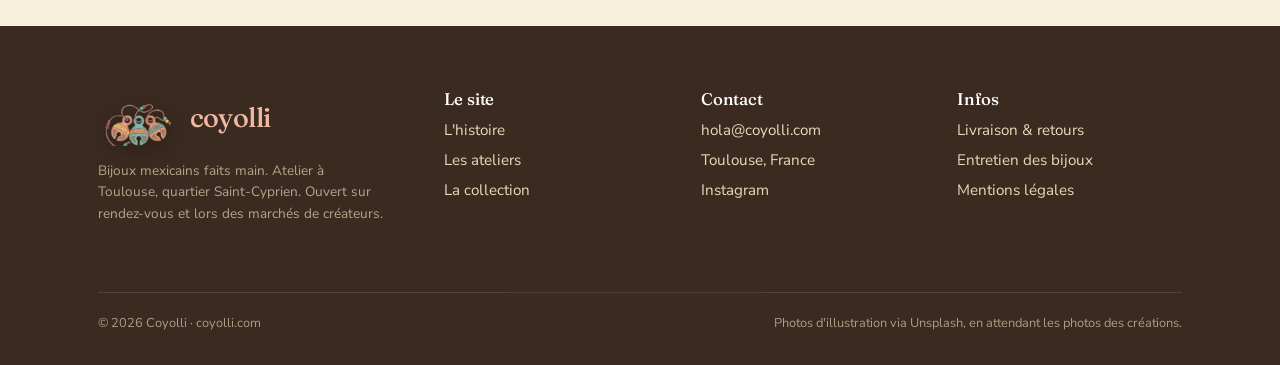
==== commit c3cf0b14: "Réorientation du récit et des ateliers vers le Veracruz" ====
--- a/ateliers.html
+++ b/ateliers.html
@@ -4,7 +4,7 @@
 <meta charset="utf-8">
 <meta name="viewport" content="width=device-width, initial-scale=1">
 <title>Les ateliers partenaires · Coyolli</title>
-<meta name="description" content="Taxco, Santa Clara del Cobre, Simojovel, la Sierra wixárika, Teotitlán del Valle : les ateliers mexicains avec lesquels Coyolli travaille, et leurs techniques.">
+<meta name="description" content="Veracruz, Papantla, Zongolica, Taxco, Santa Clara del Cobre, Simojovel : les ateliers mexicains avec lesquels Coyolli travaille, et leurs techniques.">
 <link rel="icon" type="image/png" href="assets/favicon-64.png">
 <link rel="preconnect" href="https://fonts.googleapis.com">
 <link rel="preconnect" href="https://fonts.gstatic.com" crossorigin>
@@ -35,8 +35,8 @@
 <section class="pagehead">
   <div class="wrap">
     <p class="eyebrow">Les ateliers</p>
-    <h1>Six régions, sept ateliers, une règle : regarder les mains.</h1>
-    <p class="lead">Coyolli n'achète rien à un intermédiaire. Chaque matière vient d'un atelier que Mariana connaît, qu'elle visite deux fois par an, et dont le nom figure sur la fiche de chaque bijou.</p>
+    <h1>Le Veracruz d'abord, puis trois autres régions. Une règle : regarder les mains.</h1>
+    <p class="lead">Coyolli n'achète rien à un intermédiaire. Chaque matière vient d'un atelier que Mariana connaît, qu'elle visite deux fois par an, et dont le nom figure sur la fiche de chaque bijou. Trois de ces ateliers sont dans l'État de Veracruz, là où tout a commencé.</p>
   </div>
 </section>
 
@@ -46,13 +46,37 @@
       <div class="region reveal">
         <div class="region__dot" style="background:var(--terra)">1</div>
         <div>
+          <small>Veracruz · Totonacapan</small>
+          <h3>Papantla · les graines et la vanille</h3>
+          <p>Le pays totonaque, entre les pyramides d'El Tajín et les champs de vanille. Doña Tere Xochihua et ses filles enfilent les graines de la région : colorín rouge, ojo de venado, lágrimas de San Pedro, et tressent la gousse de vanille en petites figures parfumées. Les frises en escalier d'El Tajín, les grecas, sont le motif du logo Coyolli.</p>
+        </div>
+      </div>
+      <div class="region reveal">
+        <div class="region__dot" style="background:var(--magenta)">2</div>
+        <div>
+          <small>Veracruz · le port</small>
+          <h3>Veracruz, centre historique · le filigrane jarocho</h3>
+          <p>Derrière les Portales, à deux rues de la maison d'enfance de Mariana, Don Chucho Lagunes tord le fil d'argent en filigrane depuis cinquante ans. C'est lui qui fait les boucles et les parures des Jarochas pour le carnaval : arracadas, rosettes, colliers de corail rouge. Le premier atelier partenaire, et le premier maître de Mariana.</p>
+        </div>
+      </div>
+      <div class="region reveal">
+        <div class="region__dot" style="background:var(--turq)">3</div>
+        <div>
+          <small>Veracruz · Sierra nahua</small>
+          <h3>Zongolica · les fils teints</h3>
+          <p>Dans la sierra, à deux heures d'Orizaba, on parle encore nahuatl et on tisse au métier de ceinture. La famille Tehuacatl file la laine et le coton et les teint aux plantes : indigo pour le bleu, écorce de noyer pour le brun, pericón pour le jaune. Les cordons des colliers Coyolli sortent de leurs bains.</p>
+        </div>
+      </div>
+      <div class="region reveal">
+        <div class="region__dot" style="background:var(--brown)">4</div>
+        <div>
           <small>Guerrero</small>
           <h3>Taxco de Alarcón · l'argent</h3>
           <p>Capitale mondiale de l'argent depuis les années 1930. Dans le barrio de la Garita, l'atelier de Don Efraín Jaimes fond, lamine et martèle l'argent 925 à la main. Techniques : repoussé, ciselure, martelage. C'est ici que sont faits les fermoirs, les créoles et les pendentifs Coyolli.</p>
         </div>
       </div>
       <div class="region reveal">
-        <div class="region__dot" style="background:var(--brown)">2</div>
+        <div class="region__dot" style="background:var(--ink)">5</div>
         <div>
           <small>Michoacán</small>
           <h3>Santa Clara del Cobre · le cuivre</h3>
@@ -60,35 +84,11 @@
         </div>
       </div>
       <div class="region reveal">
-        <div class="region__dot" style="background:var(--mustard);color:var(--ink)">3</div>
+        <div class="region__dot" style="background:var(--mustard);color:var(--ink)">6</div>
         <div>
           <small>Chiapas</small>
           <h3>Simojovel de Allende · l'ambre</h3>
           <p>Les mines de Simojovel produisent un ambre de vingt-cinq millions d'années, du miel clair au rouge profond. Lupita Gómez et son fils Ismael taillent et polissent chaque perle à la main. Coyolli n'utilise que de l'ambre brut acheté à la famille, jamais de résine reconstituée.</p>
-        </div>
-      </div>
-      <div class="region reveal">
-        <div class="region__dot" style="background:var(--turq)">4</div>
-        <div>
-          <small>Jalisco · Nayarit</small>
-          <h3>San Andrés Cohamiata · la chaquira wixárika</h3>
-          <p>Dans la Sierra Madre occidentale, les Wixárika, ou Huichols, posent des perles de verre minuscules sur un mélange de cire d'abeille et de résine de pin. Rosalba de la Cruz réalise les bracelets et les motifs perlés : cerf bleu, peyotl, épi de maïs, chacun avec sa signification.</p>
-        </div>
-      </div>
-      <div class="region reveal">
-        <div class="region__dot" style="background:var(--magenta)">5</div>
-        <div>
-          <small>Oaxaca</small>
-          <h3>Teotitlán del Valle · les fils teints</h3>
-          <p>Le village des tisserands zapotèques, au pied de la sierra. La famille Gutiérrez Lazo teint le coton et la laine avec des pigments naturels : cochenille pour le rouge, indigo pour le bleu, pericón pour le jaune. Les cordons des colliers Coyolli sortent de leurs bains.</p>
-        </div>
-      </div>
-      <div class="region reveal">
-        <div class="region__dot" style="background:var(--ink)">6</div>
-        <div>
-          <small>Oaxaca</small>
-          <h3>San Bartolo Coyotepec · le barro negro</h3>
-          <p>L'argile noire, polie au quartz avant cuisson, prend un éclat presque métallique. L'atelier de Doña Carmen Mateo façonne les perles et pendentifs de terre noire des colliers <em>Noche</em>. À quelques kilomètres, les frises de Mitla ont inspiré les grecas du logo Coyolli.</p>
         </div>
       </div>
       <div class="region reveal">
@@ -110,23 +110,25 @@
         <path d="M42 38 C90 44 150 52 205 60 C240 66 262 82 280 118 C296 150 330 158 372 168 C392 176 398 200 396 230 C398 252 430 262 468 272 C500 262 520 236 545 226 C572 220 596 226 592 250 C588 274 584 296 574 300 C548 306 522 318 500 326 C480 336 470 352 452 344 C430 334 404 322 380 322 C350 318 322 306 300 300 C268 292 240 268 222 250 C200 232 190 214 184 196 C176 176 168 166 156 158 C136 146 120 132 110 112 C96 88 70 62 42 38 Z" fill="url(#dots)" stroke="#8B5E3C" stroke-width="2.5" stroke-linejoin="round"/>
         <!-- Basse-Californie -->
         <path d="M30 46 C46 62 58 84 66 108 C76 132 92 158 104 184 C112 200 122 214 128 224 C118 228 108 222 100 210 C86 192 74 170 66 148 C56 122 44 96 34 74 C30 64 28 54 30 46 Z" fill="url(#dots)" stroke="#8B5E3C" stroke-width="2.5" stroke-linejoin="round"/>
+        <!-- halo Veracruz -->
+        <ellipse cx="386" cy="222" rx="30" ry="46" fill="#B4266E" opacity=".12"/>
         <!-- points -->
         <g font-family="Nunito Sans, sans-serif" font-size="11" font-weight="800" fill="#3B2A20">
-          <circle cx="322" cy="276" r="11" fill="#D9846B" stroke="#FFFDF8" stroke-width="3"/><text x="322" y="280" text-anchor="middle" fill="#fff">1</text><text x="338" y="271">Taxco</text>
-          <circle cx="268" cy="262" r="11" fill="#8B5E3C" stroke="#FFFDF8" stroke-width="3"/><text x="268" y="266" text-anchor="middle" fill="#fff">2</text><text x="212" y="250">Sta Clara del Cobre</text>
-          <circle cx="470" cy="306" r="11" fill="#E9B949" stroke="#FFFDF8" stroke-width="3"/><text x="470" y="310" text-anchor="middle">3</text><text x="486" y="310">Simojovel</text>
-          <circle cx="206" cy="206" r="11" fill="#4FAFA8" stroke="#FFFDF8" stroke-width="3"/><text x="206" y="210" text-anchor="middle" fill="#fff">4</text><text x="120" y="196">Sierra wixárika</text>
-          <circle cx="402" cy="300" r="11" fill="#B4266E" stroke="#FFFDF8" stroke-width="3"/><text x="402" y="304" text-anchor="middle" fill="#fff">5</text>
-          <circle cx="388" cy="318" r="11" fill="#3B2A20" stroke="#FFFDF8" stroke-width="3"/><text x="388" y="322" text-anchor="middle" fill="#fff">6</text><text x="392" y="346">Oaxaca</text>
-          <circle cx="336" cy="248" r="5" fill="#3B2A20"/><text x="344" y="244" font-weight="400" font-style="italic">Mexico</text>
+          <circle cx="374" cy="192" r="11" fill="#D9846B" stroke="#FFFDF8" stroke-width="3"/><text x="374" y="196" text-anchor="middle" fill="#fff">1</text><text x="392" y="190">Papantla</text>
+          <circle cx="392" cy="226" r="11" fill="#B4266E" stroke="#FFFDF8" stroke-width="3"/><text x="392" y="230" text-anchor="middle" fill="#fff">2</text><text x="410" y="224">Veracruz</text>
+          <circle cx="378" cy="254" r="11" fill="#4FAFA8" stroke="#FFFDF8" stroke-width="3"/><text x="378" y="258" text-anchor="middle" fill="#fff">3</text><text x="396" y="260">Zongolica</text>
+          <circle cx="322" cy="276" r="11" fill="#8B5E3C" stroke="#FFFDF8" stroke-width="3"/><text x="322" y="280" text-anchor="middle" fill="#fff">4</text><text x="322" y="300" text-anchor="middle">Taxco</text>
+          <circle cx="268" cy="262" r="11" fill="#3B2A20" stroke="#FFFDF8" stroke-width="3"/><text x="268" y="266" text-anchor="middle" fill="#fff">5</text><text x="212" y="250">Sta Clara del Cobre</text>
+          <circle cx="470" cy="306" r="11" fill="#E9B949" stroke="#FFFDF8" stroke-width="3"/><text x="470" y="310" text-anchor="middle">6</text><text x="486" y="310">Simojovel</text>
+          <circle cx="336" cy="244" r="5" fill="#3B2A20"/><text x="290" y="238" font-weight="400" font-style="italic">Mexico</text>
         </g>
         <!-- Toulouse, hors carte -->
         <g font-family="Nunito Sans, sans-serif" font-size="11" font-weight="800" fill="#3B2A20">
-          <path d="M560 60 C520 40 480 70 450 120" fill="none" stroke="#B4266E" stroke-width="2" stroke-dasharray="4 5"/>
+          <path d="M560 60 C520 40 470 90 410 210" fill="none" stroke="#B4266E" stroke-width="2" stroke-dasharray="4 5"/>
           <circle cx="566" cy="60" r="11" fill="#F0B8A4" stroke="#FFFDF8" stroke-width="3"/><text x="566" y="64" text-anchor="middle">7</text><text x="590" y="40" text-anchor="end">Toulouse ✈ 9 500 km</text>
         </g>
       </svg>
-      <figcaption>Deux voyages par an. Février et octobre, quatre à six semaines chacun.</figcaption>
+      <figcaption>Deux voyages par an. Février, pour le carnaval de Veracruz, et octobre. Quatre à six semaines chacun.</figcaption>
     </figure>
   </div>
 </section>
@@ -140,29 +142,29 @@
       <h2>Ce que les mains savent faire.</h2>
     </div>
     <div class="grid grid--3 reveal" style="margin-top:48px">
+      <article class="card card--magenta">
+        <div class="card__img"><img src="assets/img/hands-solder.jpg" alt="Soudure d'argent au chalumeau sur un établi"></div>
+        <div class="card__body"><span class="card__region">Veracruz</span><h3>Le filigrane jarocho</h3><p>Deux fils d'argent torsadés, aplatis, puis courbés à la pince en volutes minuscules et soudés dans un cadre. C'est la dentelle des boucles de carnaval. Une paire d'arracadas demande deux jours.</p></div>
+      </article>
       <article class="card card--terra">
-        <div class="card__img"><img src="assets/img/hands-solder.jpg" alt="Soudure d'argent au chalumeau sur un établi"></div>
-        <div class="card__body"><span class="card__region">Taxco</span><h3>Le repoussé et la soudure</h3><p>La feuille d'argent est travaillée à l'envers, au marteau et au ciselet, sur un lit de poix. Les éléments sont ensuite soudés à l'argent, puis polis à la pierre d'agate.</p></div>
+        <div class="card__img"><img src="assets/img/amber-beads.jpg" alt="Perles rondes aux couleurs chaudes"></div>
+        <div class="card__body"><span class="card__region">Papantla</span><h3>Les graines et la vanille</h3><p>Les graines sont séchées, percées à l'aiguille chauffée et polies à la cire. La gousse de vanille, encore souple, se tresse en fleurs et en petits scorpions, comme sur les marchés de Papantla depuis toujours.</p></div>
       </article>
       <article class="card card--turq">
-        <div class="card__img"><img src="assets/img/textiles-hanging.jpg" alt="Tissages colorés suspendus dans un atelier"></div>
-        <div class="card__body"><span class="card__region">Teotitlán del Valle</span><h3>La teinture naturelle</h3><p>La cochenille, un insecte du nopal, donne du rouge au violet selon le bain. L'indigo fermente une semaine avant de bleuir le fil à l'air libre. Rien de synthétique.</p></div>
+        <div class="card__img"><img src="assets/img/indigo-dye.jpg" alt="Écheveaux de laine trempés dans un bain d'indigo"></div>
+        <div class="card__body"><span class="card__region">Zongolica</span><h3>La teinture naturelle</h3><p>L'indigo fermente une semaine avant de bleuir le fil à l'air libre. L'écorce de noyer donne le brun, le pericón le jaune. Rien de synthétique, et jamais deux bains identiques.</p></div>
       </article>
       <article class="card card--mustard">
-        <div class="card__img"><img src="assets/img/palm-weave.jpg" alt="Tressages colorés de feuilles de palme"></div>
-        <div class="card__body"><span class="card__region">Sierra wixárika</span><h3>La chaquira sur cire</h3><p>Les perles de verre sont pressées une à une dans la cire d'abeille chaude. Un bracelet de trois centimètres demande une demi-journée et environ huit cents perles.</p></div>
-      </article>
-      <article class="card card--magenta">
-        <div class="card__img"><img src="assets/img/amber-beads.jpg" alt="Perles d'ambre polies"></div>
-        <div class="card__body"><span class="card__region">Simojovel</span><h3>La taille de l'ambre</h3><p>L'ambre brut est dégrossi à la lime, puis poli à la main avec de la cendre fine et de l'eau. On garde les inclusions : une feuille, un insecte, une bulle d'air vieille de vingt-cinq millions d'années.</p></div>
+        <div class="card__img"><img src="assets/img/silversmith-torch.jpg" alt="Orfèvre au chalumeau"></div>
+        <div class="card__body"><span class="card__region">Taxco</span><h3>Le repoussé et le martelage</h3><p>La feuille d'argent est travaillée à l'envers, au marteau et au ciselet, sur un lit de poix. Les éléments sont ensuite soudés à l'argent, puis polis à la pierre d'agate.</p></div>
       </article>
       <article class="card card--terra">
-        <div class="card__img"><img src="assets/img/potter-hands.jpg" alt="Mains façonnant l'argile"></div>
-        <div class="card__body"><span class="card__region">San Bartolo Coyotepec</span><h3>Le barro negro</h3><p>L'argile grise est polie au quartz avant cuisson, en four fermé et sans oxygène. C'est la fumée qui la rend noire et brillante, sans aucun émail.</p></div>
+        <div class="card__img"><img src="assets/img/potter-hands.jpg" alt="Mains façonnant une pièce"></div>
+        <div class="card__body"><span class="card__region">Santa Clara del Cobre</span><h3>Le grelot martelé</h3><p>Deux demi-coques de cuivre battues sur l'enclume, une bille à l'intérieur, une fente en bas. Le son dépend de l'épaisseur du métal. Les frères Ramírez Pureco les accordent à l'oreille.</p></div>
       </article>
       <article class="card card--turq">
         <div class="card__img"><img src="assets/img/yarn.jpg" alt="Écheveaux de fil teint"></div>
-        <div class="card__body"><span class="card__region">Toulouse</span><h3>Le montage et le nouage</h3><p>À Saint-Cyprien, chaque cordon est noué selon un nœud coulissant appris à Teotitlán. Fermoirs en argent massif, anneaux soudés, grelot de signature et numéro gravé.</p></div>
+        <div class="card__body"><span class="card__region">Toulouse</span><h3>Le montage et le nouage</h3><p>À Saint-Cyprien, chaque cordon est noué selon un nœud coulissant appris à Zongolica. Fermoirs en argent massif, anneaux soudés, grelot de signature et numéro gravé.</p></div>
       </article>
     </div>
   </div>
